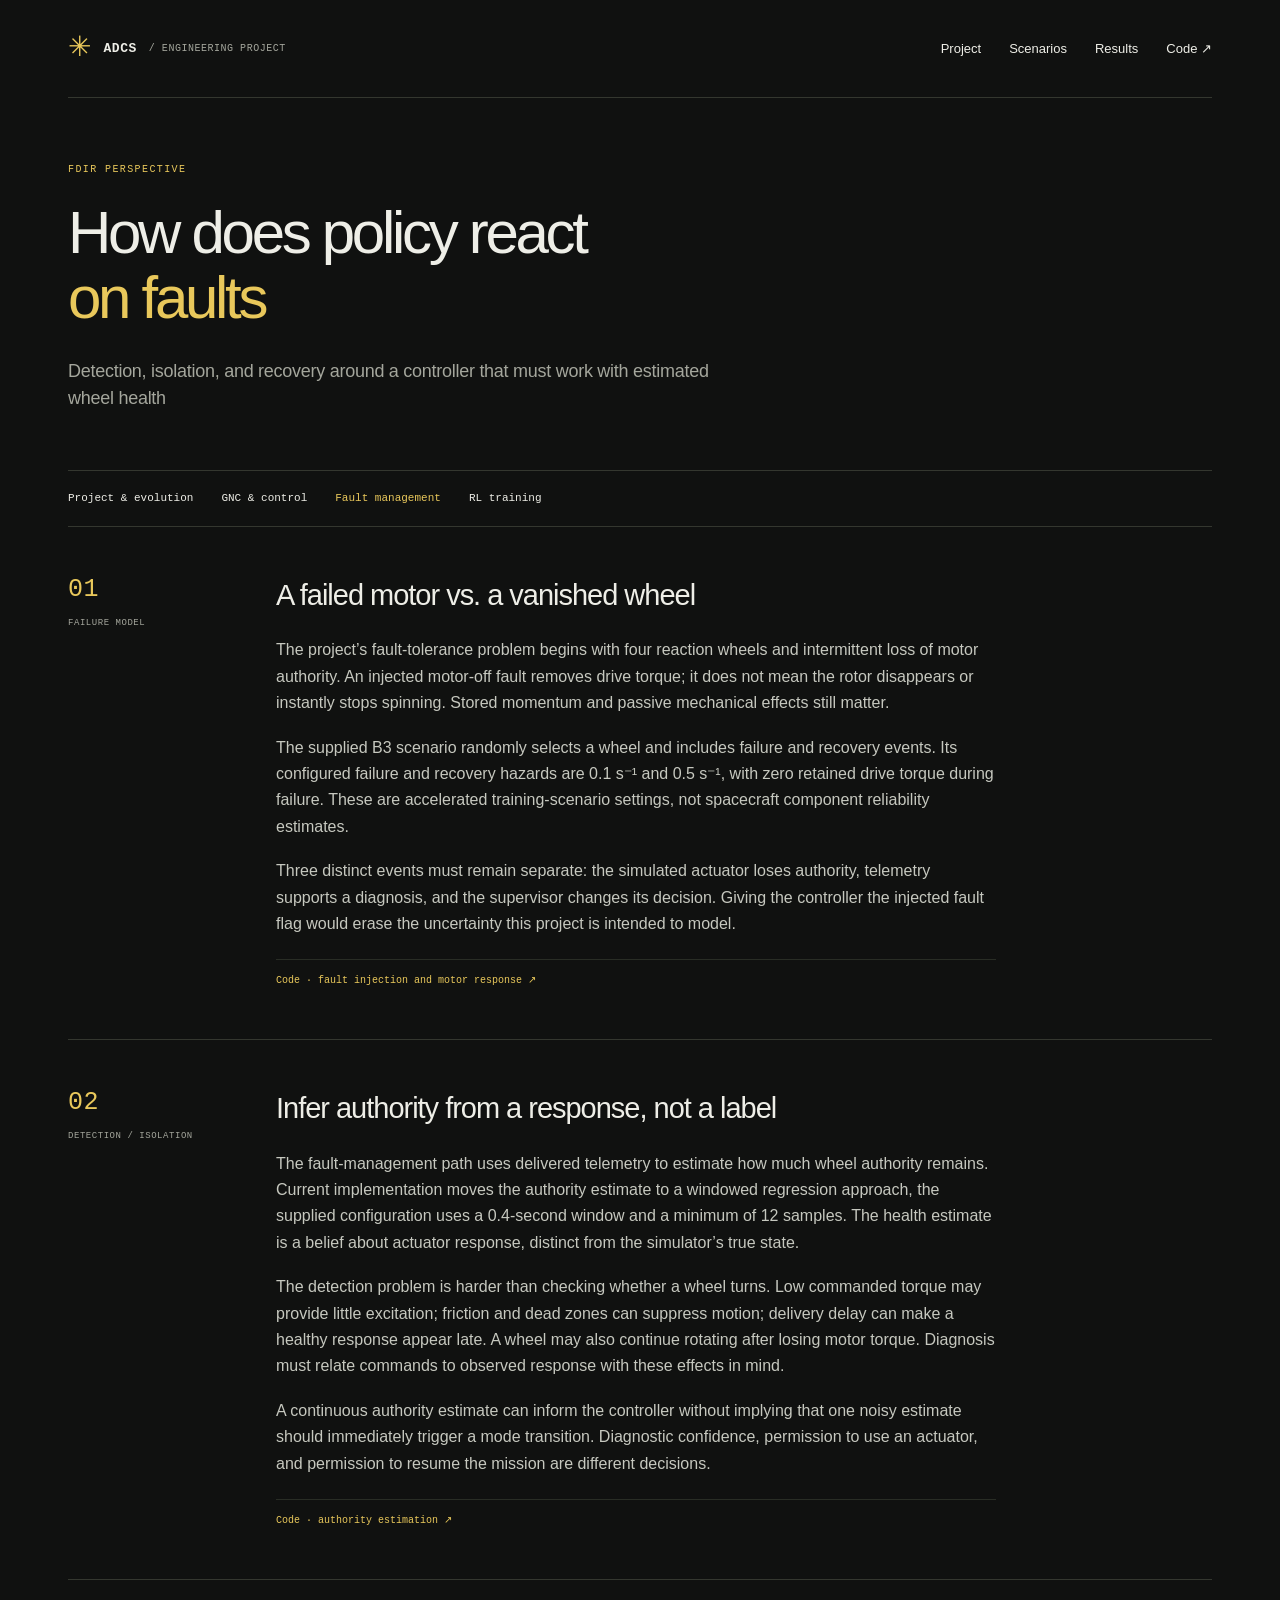
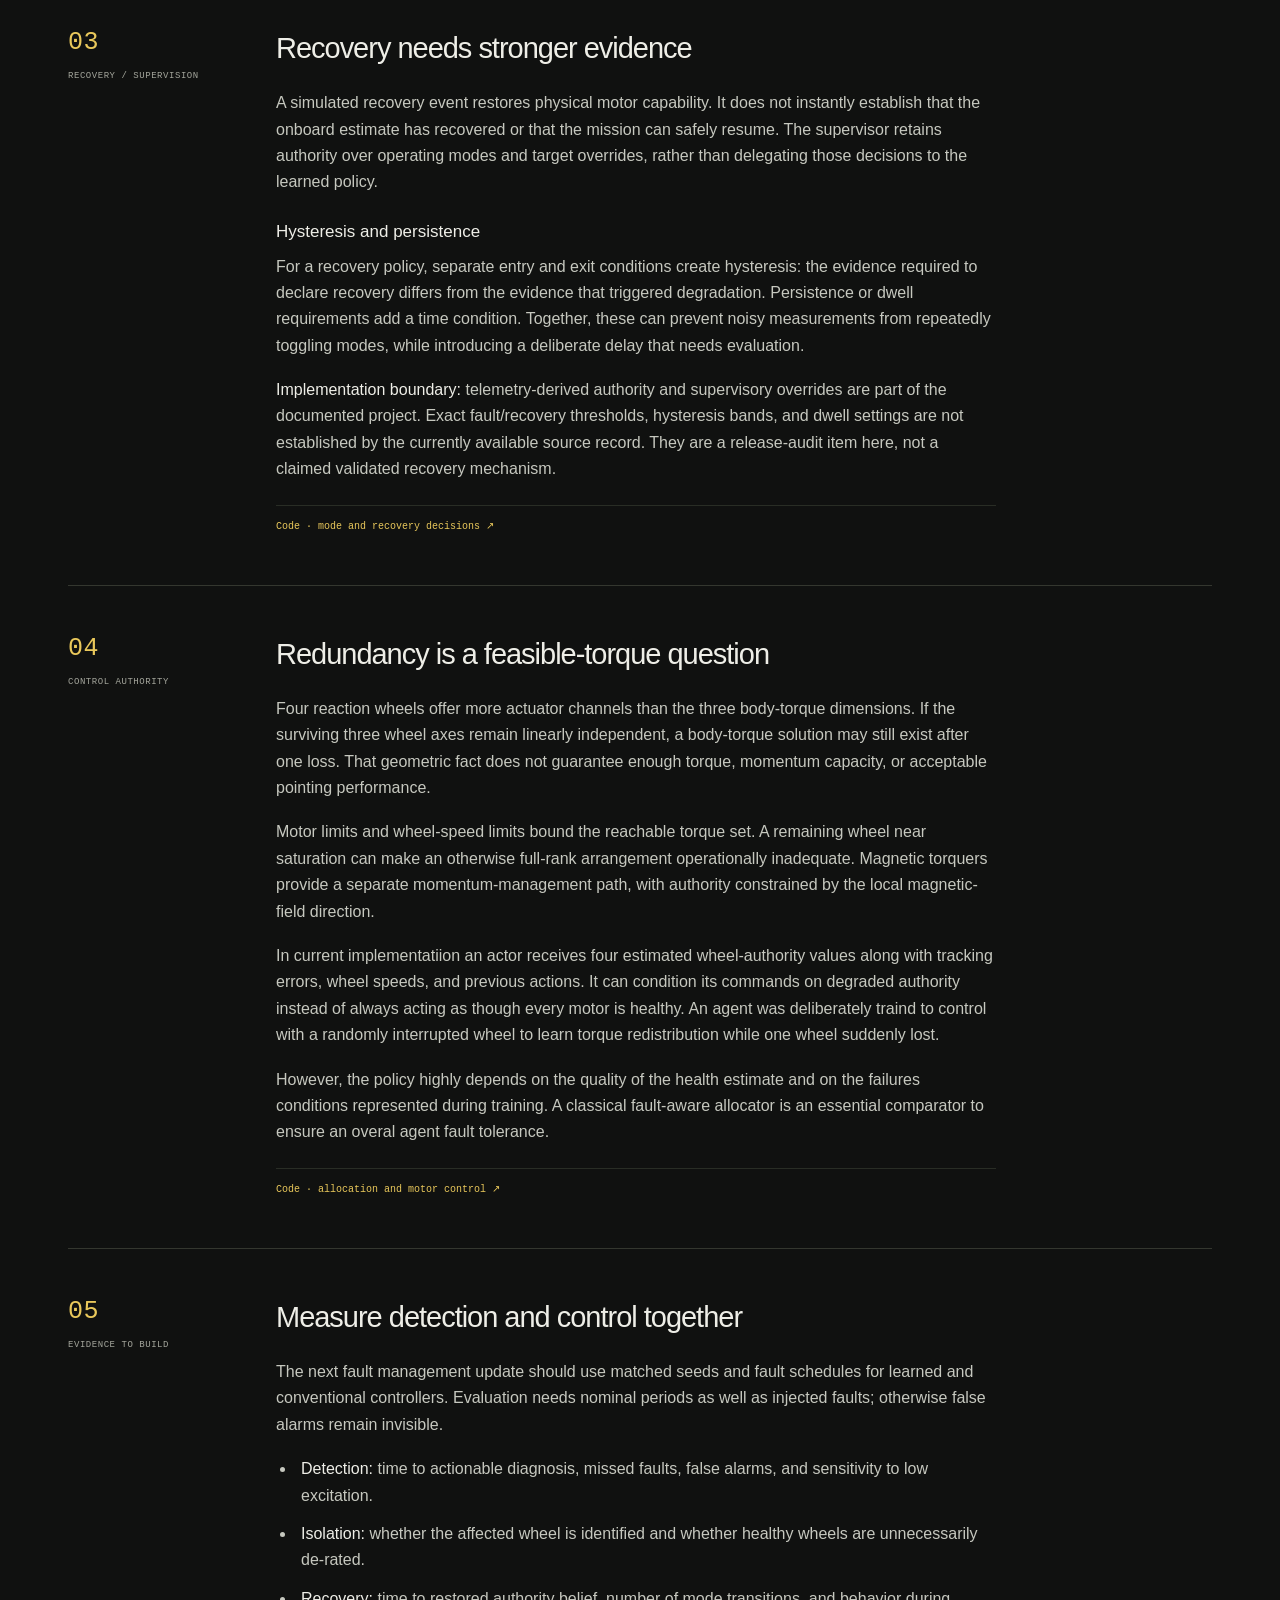
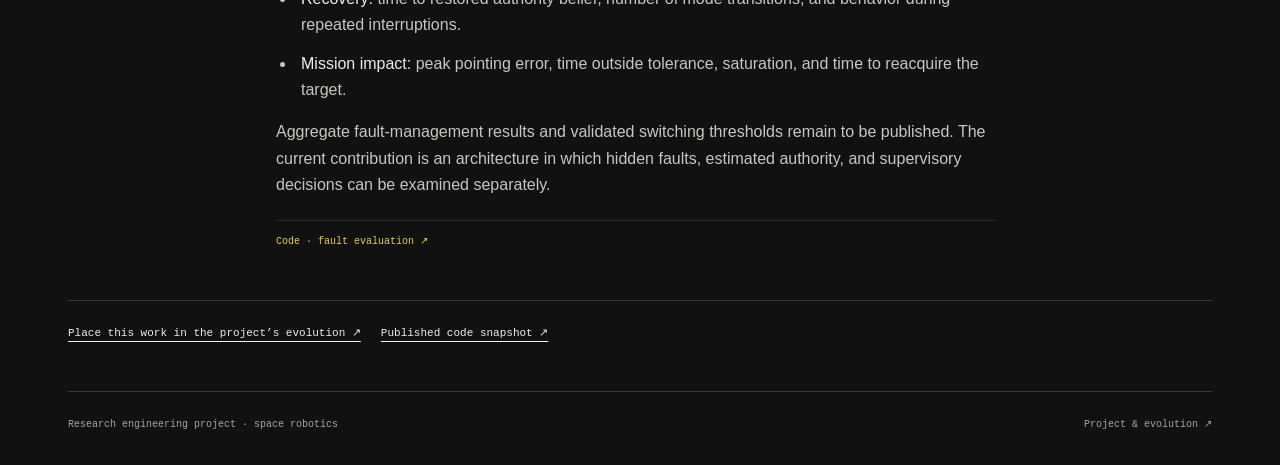
==== fdir.html @ 08189d8f "update fdir, fix errors" ====
<!doctype html>
<html lang="en">

<head>
    <meta charset="utf-8">
    <meta name="viewport" content="width=device-width, initial-scale=1">
    <meta name="description" content="Detection, isolation, and recovery around a controller that must work with estimated wheel health.">
    <meta name="theme-color" content="#101110">
    <title>Fault management — ADCS project</title>
    <link rel="icon" href="assets/mark.svg" type="image/svg+xml">
    <link rel="stylesheet" href="style.css">
    <script src="site-config.js" defer></script>
    <script src="script.js" defer></script>
</head>

<body><a class="skip-link" href="#main">Skip to content</a>
    <div class="page">
        <header class="site-header"><a class="wordmark" href="index.html"><span class="mark" aria-hidden="true">✳</span> ADCS <span class="wordmark-note">/ ENGINEERING PROJECT</span></a>
            <nav aria-label="Main navigation"><a href="technical.html">Project</a><a href="scenarios.html">Scenarios</a><a href="results.html">Results</a><a data-repo="" hidden="hidden">Code ↗</a></nav>
        </header>
        <main id="main" class="technical">
            <header class="note-header">
                <p class="eyebrow">FDIR perspective</p>
                <h1>How does policy react <br><em>on faults</em></h1>
                <p class="lead">Detection, isolation, and recovery around a controller that must work with estimated wheel health</p>
            </header>
            <nav class="topic-nav" aria-label="Technical perspectives"><a href="technical.html">Project &amp; evolution</a><a href="gnc.html">GNC &amp; control</a><a href="fdir.html" aria-current="page">Fault management</a><a href="learning.html">RL training</a></nav>
            <section class="note-section" id="fault-model"
            aria-labelledby="fault-model-title">
                <div class="note-margin"><span class="section-number">01</span><span>FAILURE MODEL</span></div>
                <div class="note-body">
                    <h2 id="fault-model-title">A failed motor vs. a vanished wheel</h2>
                    <p>The project’s fault-tolerance problem begins with four reaction wheels and intermittent loss of motor authority. An injected motor-off fault removes drive torque; it does not mean the rotor disappears or instantly stops spinning. Stored
                        momentum and passive mechanical effects still matter.</p>
                    <p>The supplied B3 scenario randomly selects a wheel and includes failure and recovery events. Its configured failure and recovery hazards are 0.1 s⁻¹ and 0.5 s⁻¹, with zero retained drive torque during failure. These are accelerated
                        training-scenario settings, not spacecraft component reliability estimates.</p>
                    <p>Three distinct events must remain separate: the simulated actuator loses authority, telemetry supports a diagnosis, and the supervisor changes its decision. Giving the controller the injected fault flag would erase the uncertainty
                        this project is intended to model.</p>
                    <p class="code-reference"
                    data-code="actuators"><span>Code · fault injection and motor response <small>link pending</small></span></p>
                </div>
            </section>
            <section class="note-section" id="detection" aria-labelledby="detection-title">
                <div class="note-margin"><span class="section-number">02</span><span>DETECTION / ISOLATION</span></div>
                <div class="note-body">
                    <h2 id="detection-title">Infer authority from a response, not a label</h2>
                    <p>The fault-management path uses delivered telemetry to estimate how much wheel authority remains. Current implementation moves the authority estimate to a windowed regression approach, the supplied configuration uses a 0.4-second window and a minimum of
                        12 samples. The health estimate is a belief about actuator response, distinct from the simulator’s true state.</p>
                    <p>The detection problem is harder than checking whether a wheel turns. Low commanded torque may provide little excitation; friction and dead zones can suppress motion; delivery delay can make a healthy response appear late. A wheel may
                        also continue rotating after losing motor torque. Diagnosis must relate commands to observed response with these effects in mind.</p>
                    <p>A continuous authority estimate can inform the controller without implying that one noisy estimate should immediately trigger a mode transition. Diagnostic confidence, permission to use an actuator, and permission to resume the mission
                        are different decisions.</p>
                    <p class="code-reference" data-code="fdir"><span>Code · authority estimation <small>link pending</small></span></p>
                </div>
            </section>
            <section class="note-section" id="recovery" aria-labelledby="recovery-title">
                <div class="note-margin"><span class="section-number">03</span><span>RECOVERY / SUPERVISION</span></div>
                <div class="note-body">
                    <h2 id="recovery-title">Recovery needs stronger evidence</h2>
                    <p>A simulated recovery event restores physical motor capability. It does not instantly establish that the onboard estimate has recovered or that the mission can safely resume. The supervisor retains authority over operating modes and
                        target overrides, rather than delegating those decisions to the learned policy.</p>
                    <h3>Hysteresis and persistence</h3>
                    <p>For a recovery policy, separate entry and exit conditions create hysteresis: the evidence required to declare recovery differs from the evidence that triggered degradation. Persistence or dwell requirements add a time condition. Together,
                        these can prevent noisy measurements from repeatedly toggling modes, while introducing a deliberate delay that needs evaluation.</p>
                    <p><strong>Implementation boundary:</strong> telemetry-derived authority and supervisory overrides are part of the documented project. Exact fault/recovery thresholds, hysteresis bands, and dwell settings are not established by the currently
                        available source record. They are a release-audit item here, not a claimed validated recovery mechanism.</p>
                    <p
                    class="code-reference" data-code="supervisor"><span>Code · mode and recovery decisions <small>link pending</small></span></p>
                </div>
            </section>
            <section class="note-section" id="redundancy" aria-labelledby="redundancy-title">
                <div class="note-margin"><span class="section-number">04</span><span>CONTROL AUTHORITY</span></div>
                <div class="note-body">
                    <h2 id="redundancy-title">Redundancy is a feasible-torque question</h2>
                    <p>Four reaction wheels offer more actuator channels than the three body-torque dimensions. If the surviving three wheel axes remain linearly independent, a body-torque solution may still exist after one loss. That geometric fact does
                        not guarantee enough torque, momentum capacity, or acceptable pointing performance.</p>
                    <p>Motor limits and wheel-speed limits bound the reachable torque set. A remaining wheel near saturation can make an otherwise full-rank arrangement operationally inadequate. Magnetic torquers provide a separate momentum-management path,
                        with authority constrained by the local magnetic-field direction.</p>
                    <p>In current implementatiion an actor receives four estimated wheel-authority values along with tracking errors, wheel speeds, and previous actions. It can condition its commands on degraded authority instead of always acting as though every motor is healthy.
                        An agent was deliberately traind to control with a randomly interrupted wheel to learn torque redistribution while one wheel suddenly lost.</p>
                    <p>However, the policy highly depends on the quality of the health estimate and on the failures conditions represented during training. A classical fault-aware
                        allocator is an essential comparator to ensure an overal agent fault tolerance.</p>
                    <p class="code-reference" data-code="control"><span>Code · allocation and motor control <small>link pending</small></span></p>
                </div>
            </section>
            <section class="note-section" id="validation" aria-labelledby="validation-title">
                <div class="note-margin"><span class="section-number">05</span><span>EVIDENCE TO BUILD</span></div>
                <div class="note-body">
                    <h2 id="validation-title">Measure detection and control together</h2>
                    <p>The next fault management update should use matched seeds and fault schedules for learned and conventional controllers. Evaluation needs nominal periods as well as injected faults; otherwise false alarms remain invisible.</p>
                    <ul class="editorial-list">
                        <li><strong>Detection:</strong> time to actionable diagnosis, missed faults, false alarms, and sensitivity to low excitation.</li>
                        <li><strong>Isolation:</strong> whether the affected wheel is identified and whether healthy wheels are unnecessarily de-rated.</li>
                        <li><strong>Recovery:</strong> time to restored authority belief, number of mode transitions, and behavior during repeated interruptions.</li>
                        <li><strong>Mission impact:</strong> peak pointing error, time outside tolerance, saturation, and time to reacquire the target.</li>
                    </ul>
                    <p>Aggregate fault-management results and validated switching thresholds remain to be published. The current contribution is an architecture in which hidden faults, estimated authority, and supervisory decisions can be examined separately.</p>
                    <p
                    class="code-reference" data-code="evaluation"><span>Code · fault evaluation <small>link pending</small></span></p>
                </div>
            </section>
            <div class="article-end"><a href="technical.html#evolution">Place this work in the project’s evolution ↗</a><a data-release hidden>Published code snapshot ↗</a></div>
        </main>
        <footer><span data-author>Research engineering project · space robotics</span>
            <div><a data-contact hidden>Contact ↗</a><a href="technical.html">Project &amp; evolution ↗</a></div>
        </footer>
    </div>
</body>

</html>
---- style.css ----
/* Plain static pages. No fonts, libraries, or remote assets required. */
:root{color-scheme:dark;--bg:#101110;--ink:#eeeee7;--muted:#a4a69c;--line:#34372f;--yellow:#e9c85b;--blue:#809ca5;--mono:ui-monospace,SFMono-Regular,Consolas,"Liberation Mono",monospace}
*{box-sizing:border-box}html{scroll-behavior:smooth;scroll-padding-top:28px}body{margin:0;background:var(--bg);color:var(--ink);font:16px/1.65 Arial,Helvetica,sans-serif;-webkit-font-smoothing:antialiased}::selection{background:var(--yellow);color:var(--bg)}[hidden]{display:none!important}a{color:inherit;text-underline-offset:5px}a:hover{color:var(--yellow)}a:focus-visible,button:focus-visible{outline:2px solid var(--yellow);outline-offset:6px}button{font:inherit}.page{max-width:1240px;margin:auto;padding:0 48px}.site-header{height:98px;border-bottom:1px solid var(--line);display:flex;align-items:center;justify-content:space-between;gap:24px}.wordmark{display:flex;align-items:center;gap:12px;text-decoration:none;font:600 13px/1 var(--mono);letter-spacing:.04em}.mark{font-size:28px;color:var(--yellow);font-weight:400}.wordmark-note{color:var(--muted);font-size:10px;font-weight:400}.site-header nav{display:flex;gap:28px}.site-header nav a{font-size:13px;text-decoration:none}.hero{display:grid;grid-template-columns:1.08fr 1fr;gap:35px;padding:72px 0 56px;align-items:center}.eyebrow{font:10px/1.5 var(--mono);text-transform:uppercase;letter-spacing:.14em;color:var(--yellow);margin:0 0 24px}h1{font-weight:400;font-size:clamp(46px,5vw,66px);line-height:1.08;letter-spacing:-.055em;margin:0 0 27px}h1 em{font-style:normal;color:var(--yellow)}.lead{font-size:20px;line-height:1.5;letter-spacing:-.015em;margin:0 0 20px;max-width:505px}.intro{max-width:440px;font-size:15px;color:var(--muted);margin:0 0 30px}.primary-link{display:inline-flex;justify-content:space-between;gap:38px;padding:9px 0;border-bottom:1px solid var(--yellow);color:var(--yellow);text-decoration:none;font-size:14px}.primary-link:hover{color:var(--ink);border-color:var(--ink)}.blueprint{margin:0;min-width:0;align-self:center}.drawing-head{display:flex;justify-content:space-between;font:8px/1.5 var(--mono);letter-spacing:.1em;color:var(--muted);border-top:1px solid var(--line);padding-top:13px;gap:12px}.drawing-scale{color:var(--blue)}.wheel-diagram{width:100%;aspect-ratio:540/430}.wheel-diagram img,.wheel-diagram svg{display:block;width:100%;height:auto}.blueprint figcaption{font:9px/1.5 var(--mono);color:var(--muted);display:flex;justify-content:space-between;align-items:center;gap:12px;padding-top:8px;border-top:1px solid var(--line)}.motion-toggle{background:transparent;border:0;color:var(--muted);cursor:pointer;font:9px/1.5 var(--mono);padding:5px 0;white-space:nowrap}.motion-toggle:hover{color:var(--yellow)}.spec-strip{display:grid;grid-template-columns:repeat(3,1fr);border-block:1px solid var(--line);margin:0;padding:24px 0}.spec-strip>div{padding:0 28px;border-left:1px solid var(--line)}.spec-strip>div:first-child{padding-left:0;border:0}dt{font:10px/1.5 var(--mono);text-transform:uppercase;letter-spacing:.09em;color:var(--muted)}.spec-strip dd{margin:6px 0 0;font:26px/1.25 var(--mono);letter-spacing:-.05em}.spec-strip dd span{font:12px/1.4 var(--mono);color:var(--muted);letter-spacing:0}.project-brief{display:grid;grid-template-columns:1fr 1fr;gap:70px;padding:62px 0}.project-brief .eyebrow{margin-bottom:15px}h2{font-size:29px;line-height:1.25;font-weight:400;letter-spacing:-.035em;margin:0 0 24px}p{margin:0 0 18px}.brief-copy{color:var(--muted);font-size:15px}.brief-copy p:last-of-type{margin-bottom:24px}.text-link{font-size:13px;text-decoration:none;color:var(--ink);border-bottom:1px solid var(--line);padding-bottom:4px}.status-note{display:grid;grid-template-columns:160px 1fr;gap:0 30px;padding:28px 0 34px;border-top:1px solid var(--line)}.status-note .eyebrow{padding-top:4px;grid-row:span 2}.status-note p:not(.eyebrow){font-size:14px;max-width:680px;color:var(--muted);margin-bottom:16px}.status-note a{justify-self:start}footer{margin-top:24px;padding:25px 0 32px;display:flex;gap:20px;justify-content:space-between;border-top:1px solid var(--line);font:10px/1.6 var(--mono);color:var(--muted)}footer div{display:flex;gap:25px}footer a{text-decoration:none}.recording{border-top:1px solid var(--line);padding:32px 0}.recording .section-label{display:flex;justify-content:space-between;align-items:baseline}.recording video{display:block;width:100%;background:#171917}.recording .caption{font:11px/1.6 var(--mono);color:var(--muted);margin:12px 0 0}.skip-link{position:absolute;left:20px;top:-80px;z-index:2;padding:12px;background:var(--yellow);color:var(--bg)}.skip-link:focus{top:12px}.note-header{padding:64px 0 38px}.note-header h1{font-size:60px}.note-header .lead{max-width:590px;color:var(--muted);font-size:18px}.section-nav{display:flex;gap:20px 34px;flex-wrap:wrap;padding:20px 0;border-block:1px solid var(--line);font:11px/1.5 var(--mono)}.section-nav a{text-decoration:none}.note-section{display:grid;grid-template-columns:180px minmax(0,720px);gap:28px;padding:50px 0;border-bottom:1px solid var(--line)}.note-section:last-child{border:0}.note-margin{display:flex;flex-direction:column;gap:15px;font:9px/1.5 var(--mono);letter-spacing:.06em;color:var(--muted)}.section-number{font:25px/1 var(--mono);color:var(--yellow)}.note-body{font-size:16px;color:#c6c8bf}.note-body h2{color:var(--ink);font-size:29px}.note-body h3{font-size:17px;line-height:1.4;font-weight:400;color:var(--ink);margin:24px 0 10px}.note-body p:last-child{margin-bottom:0}strong{font-weight:400;color:var(--ink)}.architecture-list,.evidence-list{margin:28px 0}.architecture-list>div,.evidence-list>div{display:grid;grid-template-columns:145px 1fr;gap:22px;padding:16px 0;border-top:1px solid var(--line)}.architecture-list dt,.evidence-list dt{color:var(--yellow);font-size:10px;letter-spacing:0;text-transform:none;padding-top:3px}.architecture-list dd,.evidence-list dd{margin:0;font-size:14px;line-height:1.7}.aside-note{border-left:2px solid var(--blue);padding-left:17px;font-size:13px;color:var(--muted);margin-top:24px}.network-line{display:flex;align-items:center;justify-content:space-around;gap:15px;border-block:1px solid var(--line);padding:23px 10px;margin:26px 0;font:23px/1.2 var(--mono);color:var(--yellow)}.network-line small{display:block;font:10px/1.5 var(--mono);color:var(--muted);margin-top:8px}.network-line b{font-weight:400;color:var(--muted);font-size:16px}.milestones{list-style:none;margin:0;padding:0}.milestones li{display:grid;grid-template-columns:130px 1fr;gap:24px;border-top:1px solid var(--line);padding:18px 0}.milestone-id{font:10px/1.5 var(--mono);color:var(--yellow);padding-top:5px}.milestones h3{margin:0 0 5px;font-size:16px}.milestones p{font-size:13px;color:var(--muted);margin:0}
@media(min-width:1500px){.page{max-width:1360px;padding-inline:64px}.hero{gap:65px;padding-top:90px;padding-bottom:70px}h1{font-size:75px}.lead{font-size:22px}.intro{font-size:16px}.drawing-head{font-size:9px}}
@media(max-width:900px){.page{padding:0 28px}.hero{gap:15px;padding-top:52px}h1{font-size:48px}.lead{font-size:18px}.drawing-scale{display:none}.drawing-head{font-size:8px}.blueprint figcaption{flex-wrap:wrap;font-size:8px}.project-brief{gap:30px}.note-section{grid-template-columns:130px minmax(0,1fr)}.section-nav{gap:15px 23px}.spec-strip dd{font-size:24px}.spec-strip dd span{display:block;font-size:11px;margin-top:7px}}
@media(max-width:640px){.page{padding:0 23px}.site-header{height:76px;gap:15px}.wordmark{gap:7px;font-size:12px}.wordmark-note{display:none}.site-header nav{gap:18px}.site-header nav a{font-size:12px}.hero{grid-template-columns:1fr;gap:35px;padding:39px 0 30px}.eyebrow{font-size:9px;margin-bottom:21px}h1{font-size:51px;max-width:480px}.lead{font-size:19px;max-width:450px}.intro{font-size:14px}.blueprint{width:100%;max-width:490px;margin:0 auto}.drawing-scale{display:inline}.blueprint figcaption{font-size:9px}.spec-strip{padding:20px 0}.spec-strip>div{padding:0 12px}dt{font-size:8px}.spec-strip dd{font-size:22px}.spec-strip dd span{font-size:9px}.project-brief{grid-template-columns:1fr;gap:0;padding:39px 0}.project-brief h2{font-size:28px;margin-bottom:22px}.status-note{grid-template-columns:1fr;padding:25px 0 15px}.status-note .eyebrow{margin-bottom:13px;grid-row:auto}.status-note p:not(.eyebrow){font-size:13px}footer{font-size:9px;align-items:flex-start}footer div{flex-direction:column;gap:10px;text-align:right}.note-header{padding:40px 0 23px}.note-header h1{font-size:47px}.note-header .lead{font-size:16px}.section-nav{display:grid;grid-template-columns:1fr 1fr;gap:15px;font-size:9px}.note-section{grid-template-columns:1fr;gap:21px;padding:35px 0}.note-margin{flex-direction:row;align-items:center;gap:14px}.section-number{font-size:18px}.note-body h2{font-size:27px}.note-body{font-size:15px}.architecture-list>div,.evidence-list>div{grid-template-columns:1fr;gap:8px}.network-line{font-size:19px;gap:10px;padding-inline:0}.milestones li{grid-template-columns:87px 1fr;gap:13px}.milestone-id{font-size:9px}.recording .section-label{display:block}.recording h2{font-size:24px}}
@media(prefers-reduced-motion:reduce){html{scroll-behavior:auto}}
/* Iteration 02: contextual spacecraft illustration and specialist reading. */
.wheel-diagram{aspect-ratio:640/500}.drawing-controls{display:flex;align-items:center;gap:12px;margin-top:15px}.unload-toggle{background:transparent;border:1px solid #77704c;color:var(--yellow);padding:7px 10px;font:10px/1.4 var(--mono);cursor:pointer;white-space:nowrap}.unload-toggle:hover,.unload-toggle[aria-pressed=true]{background:var(--yellow);color:var(--bg)}.drawing-controls>span{font:9px/1.5 var(--mono);color:var(--muted)}.drawing-status{font:9px/1.5 var(--mono);color:var(--blue);min-height:27px;margin:10px 0 0}.reading-paths{padding:0 0 40px}.reading-paths>.eyebrow{margin-bottom:16px}.reading-paths>a{display:grid;grid-template-columns:220px 1fr 20px;gap:20px;padding:16px 0;border-top:1px solid var(--line);text-decoration:none;align-items:baseline}.reading-paths>a>span{font-size:16px}.reading-paths small{font-size:13px;color:var(--muted)}.reading-paths b{font-weight:400;color:var(--yellow)}.topic-nav{display:flex;flex-wrap:wrap;gap:13px 28px;border-block:1px solid var(--line);padding:19px 0;font:11px/1.6 var(--mono)}.topic-nav a{text-decoration:none}.topic-nav [aria-current=page]{color:var(--yellow)}.table-wrap{max-width:100%;overflow-x:auto;margin:26px 0}table{border-collapse:collapse;width:100%;font-size:13px;line-height:1.6;text-align:left}caption{text-align:left;color:var(--muted);font:10px/1.6 var(--mono);margin-bottom:12px}th,td{border-top:1px solid var(--line);padding:13px 16px 13px 0;vertical-align:top}thead th{font:10px/1.5 var(--mono);color:var(--yellow)}tbody th{font-weight:400;color:var(--ink);width:37%}td:last-child,th:last-child{padding-right:0}.source-note{font:11px/1.6 var(--mono);color:var(--muted);margin-top:24px}.math-inline{white-space:nowrap;font-family:var(--mono);color:var(--yellow)}.equation{margin:25px 0;border-block:1px solid var(--line);padding:21px 12px;font:15px/1.8 var(--mono);color:var(--yellow);overflow-wrap:anywhere}.compact-facts{display:grid;grid-template-columns:1fr 1fr;margin:24px 0;gap:0 24px}.compact-facts>div{border-top:1px solid var(--line);padding:12px 0}.compact-facts dd{margin:8px 0 0;font:13px/1.5 var(--mono)}.editorial-list{padding-left:20px}.editorial-list li{padding-left:5px;margin-bottom:12px}.article-end{display:flex;gap:20px;flex-wrap:wrap;padding:24px 0;font:11px/1.6 var(--mono)}.note-header .lead{max-width:690px}.technical .note-header h1{max-width:1050px}.note-body a{color:var(--ink)}.note-body a:hover{color:var(--yellow)}
@media(max-width:900px){.reading-paths>a{grid-template-columns:170px 1fr 16px;gap:15px}.drawing-controls{flex-wrap:wrap;gap:8px}.hero{grid-template-columns:1fr 1fr}.technical .note-header h1{font-size:54px}}
@media(max-width:640px){.hero{grid-template-columns:1fr}.drawing-controls{flex-wrap:nowrap}.reading-paths>a{grid-template-columns:1fr 16px;gap:3px 12px}.reading-paths small{grid-row:2;font-size:12px}.reading-paths b{grid-row:1;grid-column:2}.topic-nav{display:grid;grid-template-columns:1fr 1fr;gap:13px;font-size:10px}.technical .note-header h1{font-size:43px}th,td{padding:11px 10px 11px 0;font-size:12px}.equation{font-size:12px;padding-inline:0}.drawing-head{letter-spacing:0}.drawing-controls>span{font-size:8px}.blueprint figcaption{font-size:8px}.compact-facts{gap:0 15px}}
/* Iteration 03: scenario sketches, sparse results, and code references. */
.site-header nav [aria-current=page]{color:var(--yellow)}.next-links{display:flex;gap:22px;flex-wrap:wrap;font-size:13px;margin:24px 0 0}.next-links a{text-decoration:none;color:var(--ink)}.scope-line{color:var(--muted);font:11px/1.7 var(--mono);max-width:850px;margin:0 0 25px}.code-reference{margin:22px 0 0!important;font:10px/1.7 var(--mono);color:var(--muted);border-top:1px solid #292d25;padding-top:12px}.code-reference small{color:#909486;font-size:9px;padding-left:8px}.code-reference a{color:var(--yellow);text-decoration:none}.architecture-figure{margin:0 0 29px}.architecture-figure img{display:block;width:100%;height:auto}.architecture-figure figcaption{color:var(--muted);font:10px/1.6 var(--mono);margin-top:12px}.scenario-block{display:grid;grid-template-columns:1fr 1.16fr;gap:46px;align-items:center;padding:44px 0;border-bottom:1px solid var(--line)}.scenario-copy{font-size:14px;color:var(--muted)}.scenario-copy h2{color:var(--ink);font-size:29px;margin-bottom:17px}.scenario-copy .eyebrow{margin-bottom:17px}.scenario-aim{font-size:18px;line-height:1.5;color:var(--ink)}.scenario-figure{margin:0;min-width:0}.scenario-figure svg,.scenario-figure img{display:block;width:100%;height:auto}.scenario-figure figcaption{display:flex;align-items:center;justify-content:space-between;gap:12px;border-top:1px solid var(--line);padding-top:10px;font:9px/1.6 var(--mono);color:var(--muted)}.result-feature{border-top:1px solid var(--line);padding:32px 0}.result-feature .recording{padding:0;border:0}.media-empty{min-height:220px;border:1px dashed #4d513e;display:flex;flex-direction:column;justify-content:center;align-items:center;text-align:center;padding:30px;color:var(--muted)}.media-empty .eyebrow{margin-bottom:14px}.media-empty p{margin-bottom:10px;color:var(--ink)}.media-empty small{font:10px/1.6 var(--mono);max-width:500px}.result-facts{display:grid;grid-template-columns:repeat(3,1fr);gap:25px;margin:26px 0}.result-facts dd{margin:8px 0 0;font:22px/1.5 var(--mono)}.result-facts dd span{display:block;font:10px/1.6 var(--mono);color:var(--muted);margin-top:6px}.result-reading{color:var(--muted);font-size:14px;max-width:800px}.result-section{display:grid;grid-template-columns:1fr 1.35fr;gap:30px;padding:35px 0;border-top:1px solid var(--line)}.result-section>div>p:not(.eyebrow){font-size:14px;color:var(--muted)}.training-gallery,.result-plot{grid-column:1/-1}.clip-choices{display:grid;grid-template-columns:repeat(3,1fr);gap:14px;margin:0 0 18px}.clip-choice{color:var(--muted);background:transparent;border:1px solid var(--line);text-align:left;padding:13px;font:12px/1.5 var(--mono);cursor:pointer}.clip-choice[aria-pressed=true]{color:var(--yellow);border-color:var(--yellow)}.clip-choice img{width:100%;display:block;margin-bottom:10px}.clip-choice small{display:block;margin-top:6px;font-size:10px}.training-gallery video{display:block;width:100%;max-height:660px;background:#151712}.training-gallery .caption{font:11px/1.7 var(--mono);color:var(--muted);margin:13px 0 0}.result-plot{margin:0}.result-plot img{max-width:100%;height:auto}.result-plot figcaption{font:11px/1.7 var(--mono);color:var(--muted);margin-top:15px}.architecture-figure a{display:block}
@media(max-width:900px){.scenario-block{gap:25px;grid-template-columns:1fr 1fr}.result-facts{gap:18px}.site-header nav{gap:22px}}
@media(max-width:640px){.site-header nav{gap:13px}.site-header nav a{font-size:11px}.scenario-block{grid-template-columns:1fr;gap:20px;padding:32px 0}.scenario-figure figcaption{font-size:8px}.result-facts{grid-template-columns:1fr;gap:16px}.result-facts>div{border-bottom:1px solid var(--line);padding-bottom:14px}.result-facts dd{font-size:19px}.result-section{grid-template-columns:1fr;gap:8px}.media-empty{padding:20px;min-height:190px}.clip-choices{gap:7px}.clip-choice{padding:10px;font-size:10px}.clip-choice small{font-size:8px}.next-links{gap:18px}.code-reference{font-size:9px}.architecture-figure{margin-bottom:22px}}
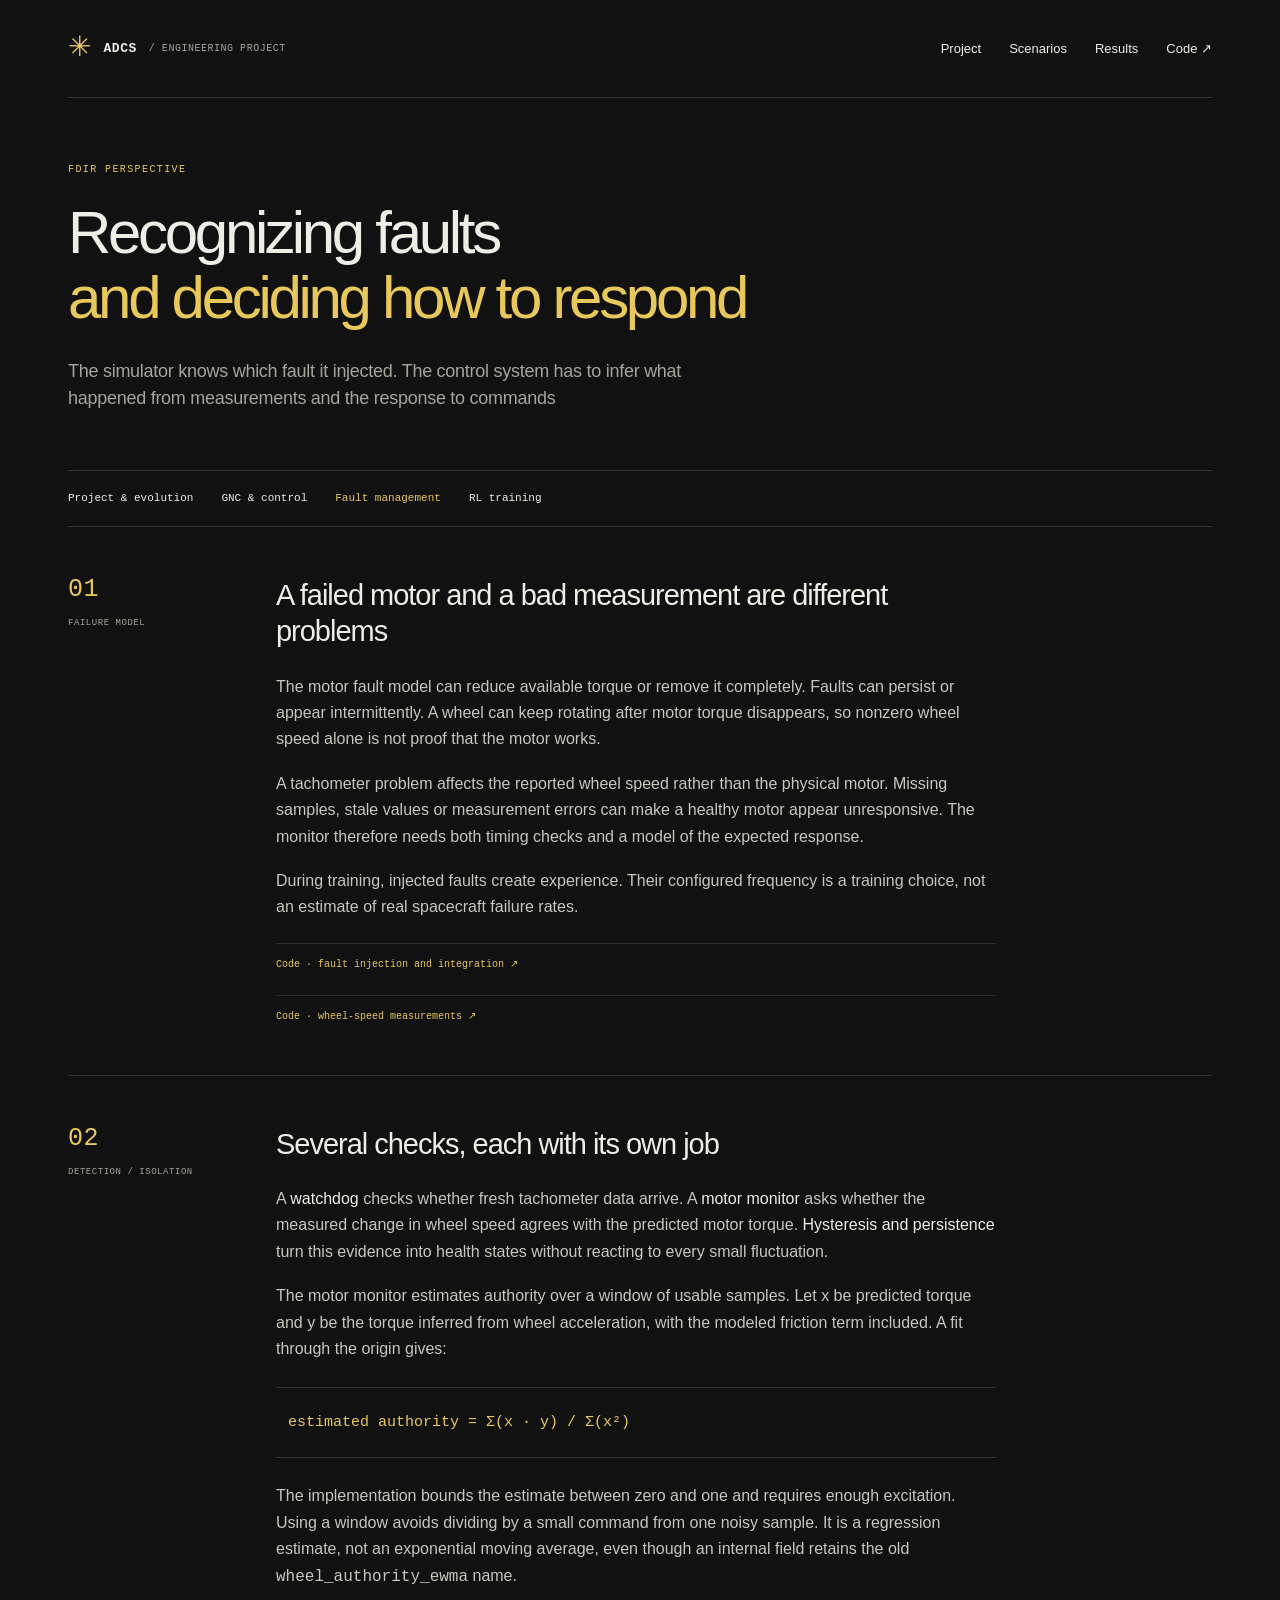
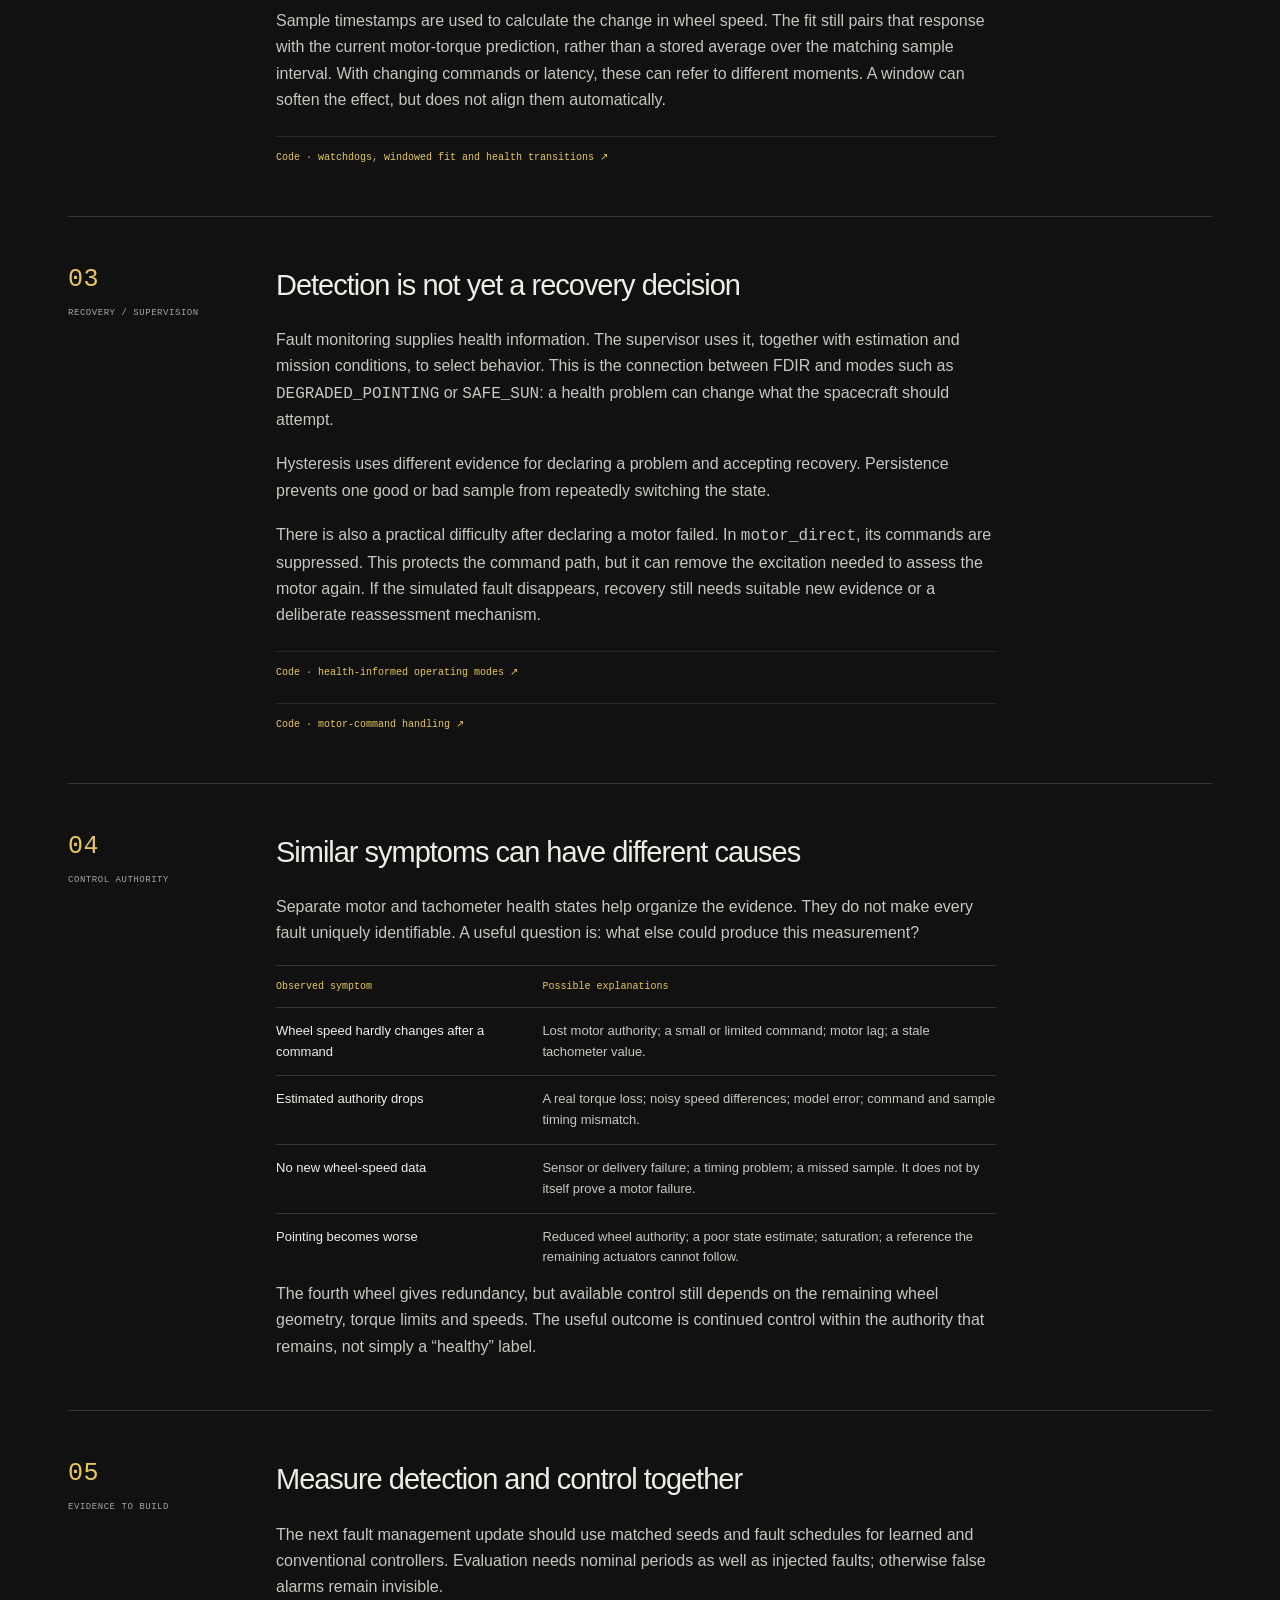
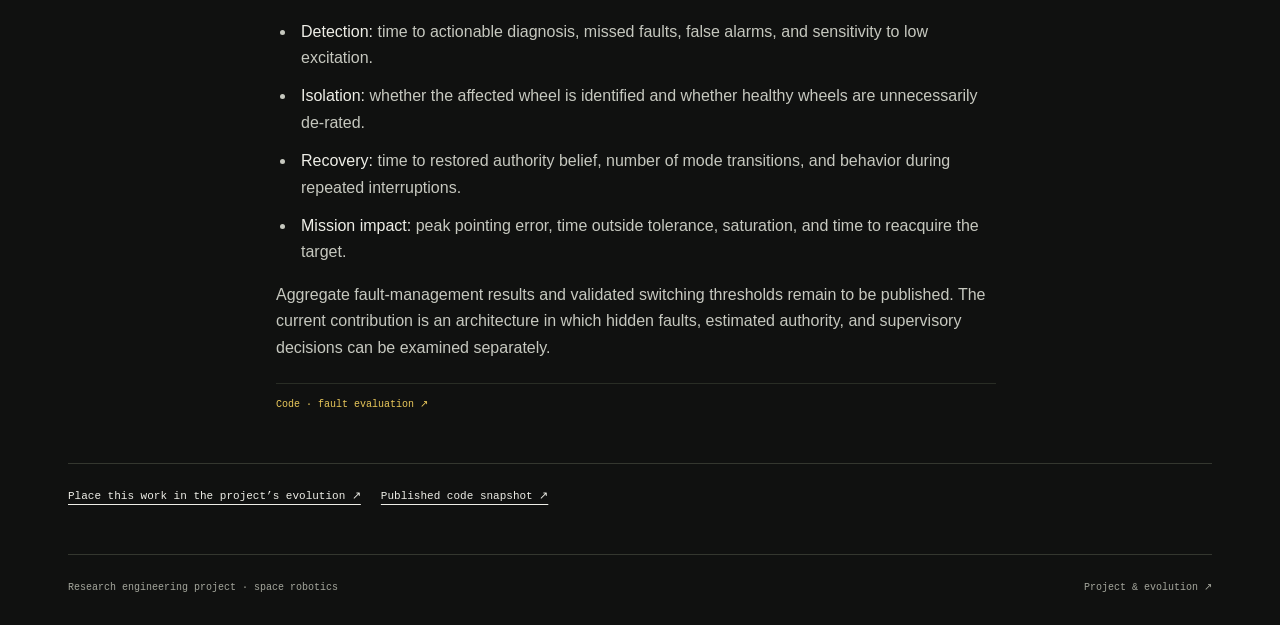
==== commit 855b2628: "update" ====
--- a/fdir.html
+++ b/fdir.html
@@ -21,66 +21,92 @@
         <main id="main" class="technical">
             <header class="note-header">
                 <p class="eyebrow">FDIR perspective</p>
-                <h1>How does policy react <br><em>on faults</em></h1>
-                <p class="lead">Detection, isolation, and recovery around a controller that must work with estimated wheel health</p>
+                <h1>Recognizing faults <br><em>and deciding how to respond</em></h1>
+                <p class="lead">The simulator knows which fault it injected. The control system has to infer what happened from measurements and the response to commands</p>
             </header>
             <nav class="topic-nav" aria-label="Technical perspectives"><a href="technical.html">Project &amp; evolution</a><a href="gnc.html">GNC &amp; control</a><a href="fdir.html" aria-current="page">Fault management</a><a href="learning.html">RL training</a></nav>
-            <section class="note-section" id="fault-model"
-            aria-labelledby="fault-model-title">
-                <div class="note-margin"><span class="section-number">01</span><span>FAILURE MODEL</span></div>
+            <section class="note-section" id="fault-model" aria-labelledby="fault-model-title">
+                <div class="note-margin">
+                    <span class="section-number">01</span><span>FAILURE MODEL</span>
+                </div>
                 <div class="note-body">
-                    <h2 id="fault-model-title">A failed motor vs. a vanished wheel</h2>
-                    <p>The project’s fault-tolerance problem begins with four reaction wheels and intermittent loss of motor authority. An injected motor-off fault removes drive torque; it does not mean the rotor disappears or instantly stops spinning. Stored
-                        momentum and passive mechanical effects still matter.</p>
-                    <p>The supplied B3 scenario randomly selects a wheel and includes failure and recovery events. Its configured failure and recovery hazards are 0.1 s⁻¹ and 0.5 s⁻¹, with zero retained drive torque during failure. These are accelerated
-                        training-scenario settings, not spacecraft component reliability estimates.</p>
-                    <p>Three distinct events must remain separate: the simulated actuator loses authority, telemetry supports a diagnosis, and the supervisor changes its decision. Giving the controller the injected fault flag would erase the uncertainty
-                        this project is intended to model.</p>
-                    <p class="code-reference"
-                    data-code="actuators"><span>Code · fault injection and motor response <small>link pending</small></span></p>
+                    <h2 id="fault-model-title">A failed motor and a bad measurement are different problems</h2>
+                    <p>The motor fault model can reduce available torque or remove it completely. Faults can persist or appear intermittently. A wheel can keep rotating after motor torque disappears, so nonzero wheel speed alone is not proof that the motor
+                        works.</p>
+                    <p>A tachometer problem affects the reported wheel speed rather than the physical motor. Missing samples, stale values or measurement errors can make a healthy motor appear unresponsive. The monitor therefore needs both timing checks
+                        and a model of the expected response.</p>
+                    <p>During training, injected faults create experience. Their configured frequency is a training choice, not an estimate of real spacecraft failure rates.</p>
+                    <p class="code-reference" data-code="environment">Code · fault injection and integration</p>
+                    <p class="code-reference" data-code="sensors">Code · wheel-speed measurements</p>
                 </div>
             </section>
             <section class="note-section" id="detection" aria-labelledby="detection-title">
-                <div class="note-margin"><span class="section-number">02</span><span>DETECTION / ISOLATION</span></div>
+                <div class="note-margin">
+                    <span class="section-number">02</span><span>DETECTION / ISOLATION</span>
+                </div>
                 <div class="note-body">
-                    <h2 id="detection-title">Infer authority from a response, not a label</h2>
-                    <p>The fault-management path uses delivered telemetry to estimate how much wheel authority remains. Current implementation moves the authority estimate to a windowed regression approach, the supplied configuration uses a 0.4-second window and a minimum of
-                        12 samples. The health estimate is a belief about actuator response, distinct from the simulator’s true state.</p>
-                    <p>The detection problem is harder than checking whether a wheel turns. Low commanded torque may provide little excitation; friction and dead zones can suppress motion; delivery delay can make a healthy response appear late. A wheel may
-                        also continue rotating after losing motor torque. Diagnosis must relate commands to observed response with these effects in mind.</p>
-                    <p>A continuous authority estimate can inform the controller without implying that one noisy estimate should immediately trigger a mode transition. Diagnostic confidence, permission to use an actuator, and permission to resume the mission
-                        are different decisions.</p>
-                    <p class="code-reference" data-code="fdir"><span>Code · authority estimation <small>link pending</small></span></p>
+                    <h2 id="detection-title">Several checks, each with its own job</h2>
+                    <p>A <strong>watchdog</strong> checks whether fresh tachometer data arrive. A <strong>motor monitor</strong> asks whether the measured change in wheel speed agrees with the predicted motor torque. <strong>Hysteresis and persistence</strong>                        turn this evidence into health states without reacting to every small fluctuation.</p>
+                    <p>The motor monitor estimates authority over a window of usable samples. Let x be predicted torque and y be the torque inferred from wheel acceleration, with the modeled friction term included. A fit through the origin gives:</p>
+                    <div class="equation">estimated authority = Σ(x · y) / Σ(x²)</div>
+                    <p>The implementation bounds the estimate between zero and one and requires enough excitation. Using a window avoids dividing by a small command from one noisy sample. It is a regression estimate, not an exponential moving average, even
+                        though an internal field retains the old <code>wheel_authority_ewma</code> name.</p>
+                    <p>Sample timestamps are used to calculate the change in wheel speed. The fit still pairs that response with the current motor-torque prediction, rather than a stored average over the matching sample interval. With changing commands or
+                        latency, these can refer to different moments. A window can soften the effect, but does not align them automatically.</p>
+                    <p class="code-reference" data-code="fdir">Code · watchdogs, windowed fit and health transitions</p>
                 </div>
             </section>
             <section class="note-section" id="recovery" aria-labelledby="recovery-title">
-                <div class="note-margin"><span class="section-number">03</span><span>RECOVERY / SUPERVISION</span></div>
+                <div class="note-margin">
+                    <span class="section-number">03</span><span>RECOVERY / SUPERVISION</span>
+                </div>
                 <div class="note-body">
-                    <h2 id="recovery-title">Recovery needs stronger evidence</h2>
-                    <p>A simulated recovery event restores physical motor capability. It does not instantly establish that the onboard estimate has recovered or that the mission can safely resume. The supervisor retains authority over operating modes and
-                        target overrides, rather than delegating those decisions to the learned policy.</p>
-                    <h3>Hysteresis and persistence</h3>
-                    <p>For a recovery policy, separate entry and exit conditions create hysteresis: the evidence required to declare recovery differs from the evidence that triggered degradation. Persistence or dwell requirements add a time condition. Together,
-                        these can prevent noisy measurements from repeatedly toggling modes, while introducing a deliberate delay that needs evaluation.</p>
-                    <p><strong>Implementation boundary:</strong> telemetry-derived authority and supervisory overrides are part of the documented project. Exact fault/recovery thresholds, hysteresis bands, and dwell settings are not established by the currently
-                        available source record. They are a release-audit item here, not a claimed validated recovery mechanism.</p>
-                    <p
-                    class="code-reference" data-code="supervisor"><span>Code · mode and recovery decisions <small>link pending</small></span></p>
+                    <h2 id="recovery-title">Detection is not yet a recovery decision</h2>
+                    <p>Fault monitoring supplies health information. The supervisor uses it, together with estimation and mission conditions, to select behavior. This is the connection between FDIR and modes such as <code>DEGRADED_POINTING</code> or <code>SAFE_SUN</code>:
+                        a health problem can change what the spacecraft should attempt.</p>
+                    <p>Hysteresis uses different evidence for declaring a problem and accepting recovery. Persistence prevents one good or bad sample from repeatedly switching the state.</p>
+                    <p>There is also a practical difficulty after declaring a motor failed. In <code>motor_direct</code>, its commands are suppressed. This protects the command path, but it can remove the excitation needed to assess the motor again. If the
+                        simulated fault disappears, recovery still needs suitable new evidence or a deliberate reassessment mechanism.</p>
+                    <p class="code-reference" data-code="supervisor">Code · health-informed operating modes</p>
+                    <p class="code-reference" data-code="control">Code · motor-command handling</p>
                 </div>
             </section>
             <section class="note-section" id="redundancy" aria-labelledby="redundancy-title">
-                <div class="note-margin"><span class="section-number">04</span><span>CONTROL AUTHORITY</span></div>
+                <div class="note-margin">
+                    <span class="section-number">04</span><span>CONTROL AUTHORITY</span>
+                </div>
                 <div class="note-body">
-                    <h2 id="redundancy-title">Redundancy is a feasible-torque question</h2>
-                    <p>Four reaction wheels offer more actuator channels than the three body-torque dimensions. If the surviving three wheel axes remain linearly independent, a body-torque solution may still exist after one loss. That geometric fact does
-                        not guarantee enough torque, momentum capacity, or acceptable pointing performance.</p>
-                    <p>Motor limits and wheel-speed limits bound the reachable torque set. A remaining wheel near saturation can make an otherwise full-rank arrangement operationally inadequate. Magnetic torquers provide a separate momentum-management path,
-                        with authority constrained by the local magnetic-field direction.</p>
-                    <p>In current implementatiion an actor receives four estimated wheel-authority values along with tracking errors, wheel speeds, and previous actions. It can condition its commands on degraded authority instead of always acting as though every motor is healthy.
-                        An agent was deliberately traind to control with a randomly interrupted wheel to learn torque redistribution while one wheel suddenly lost.</p>
-                    <p>However, the policy highly depends on the quality of the health estimate and on the failures conditions represented during training. A classical fault-aware
-                        allocator is an essential comparator to ensure an overal agent fault tolerance.</p>
-                    <p class="code-reference" data-code="control"><span>Code · allocation and motor control <small>link pending</small></span></p>
+                    <h2 id="redundancy-title">Similar symptoms can have different causes</h2>
+                    <p>Separate motor and tachometer health states help organize the evidence. They do not make every fault uniquely identifiable. A useful question is: what else could produce this measurement?</p>
+                    <div class="table-scroll" role="region" aria-label="Observed symptom" tabindex="0">
+                        <table>
+                            <thead>
+                                <tr>
+                                    <th scope="col">Observed symptom</th>
+                                    <th scope="col">Possible explanations</th>
+                                </tr>
+                            </thead>
+                            <tbody>
+                                <tr>
+                                    <th scope="row">Wheel speed hardly changes after a command</th>
+                                    <td>Lost motor authority; a small or limited command; motor lag; a stale tachometer value.</td>
+                                </tr>
+                                <tr>
+                                    <th scope="row">Estimated authority drops</th>
+                                    <td>A real torque loss; noisy speed differences; model error; command and sample timing mismatch.</td>
+                                </tr>
+                                <tr>
+                                    <th scope="row">No new wheel-speed data</th>
+                                    <td>Sensor or delivery failure; a timing problem; a missed sample. It does not by itself prove a motor failure.</td>
+                                </tr>
+                                <tr>
+                                    <th scope="row">Pointing becomes worse</th>
+                                    <td>Reduced wheel authority; a poor state estimate; saturation; a reference the remaining actuators cannot follow.</td>
+                                </tr>
+                            </tbody>
+                        </table>
+                    </div>
+                    <p>The fourth wheel gives redundancy, but available control still depends on the remaining wheel geometry, torque limits and speeds. The useful outcome is continued control within the authority that remains, not simply a “healthy” label.</p>
                 </div>
             </section>
             <section class="note-section" id="validation" aria-labelledby="validation-title">
